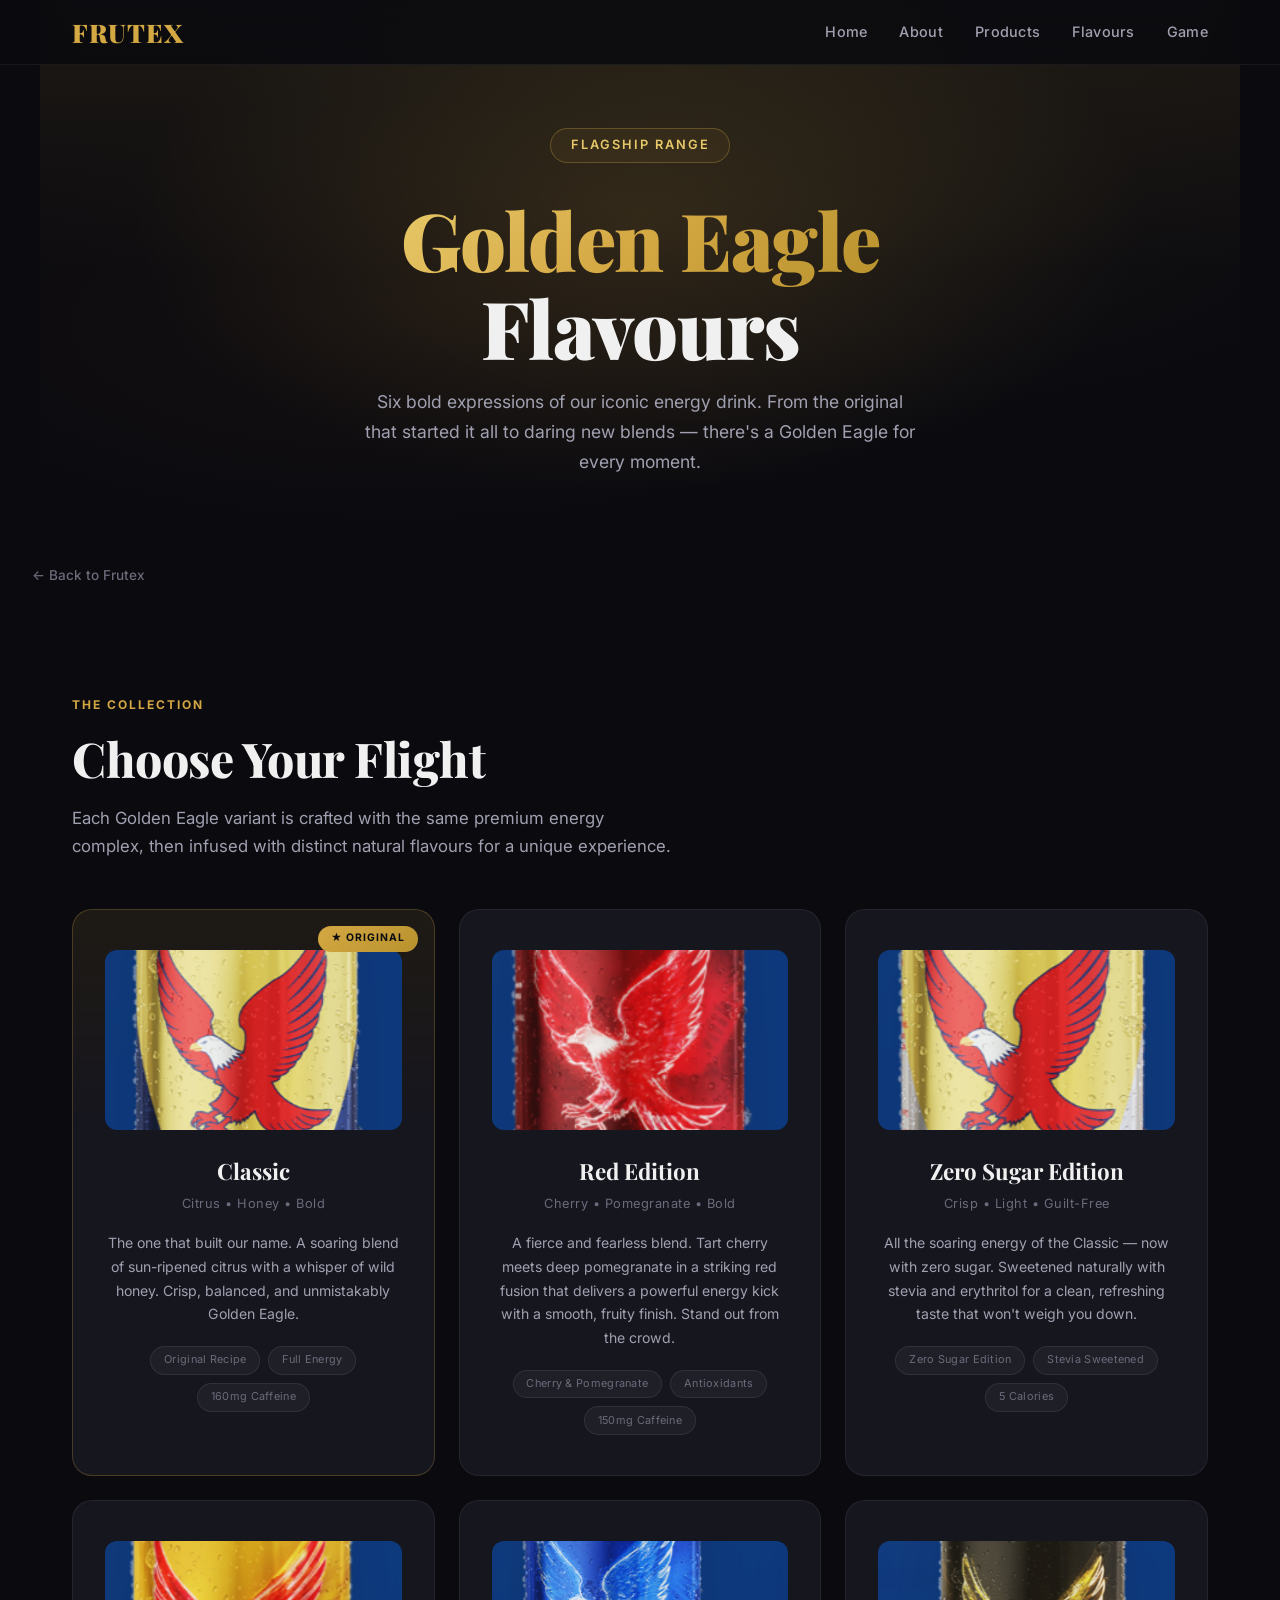
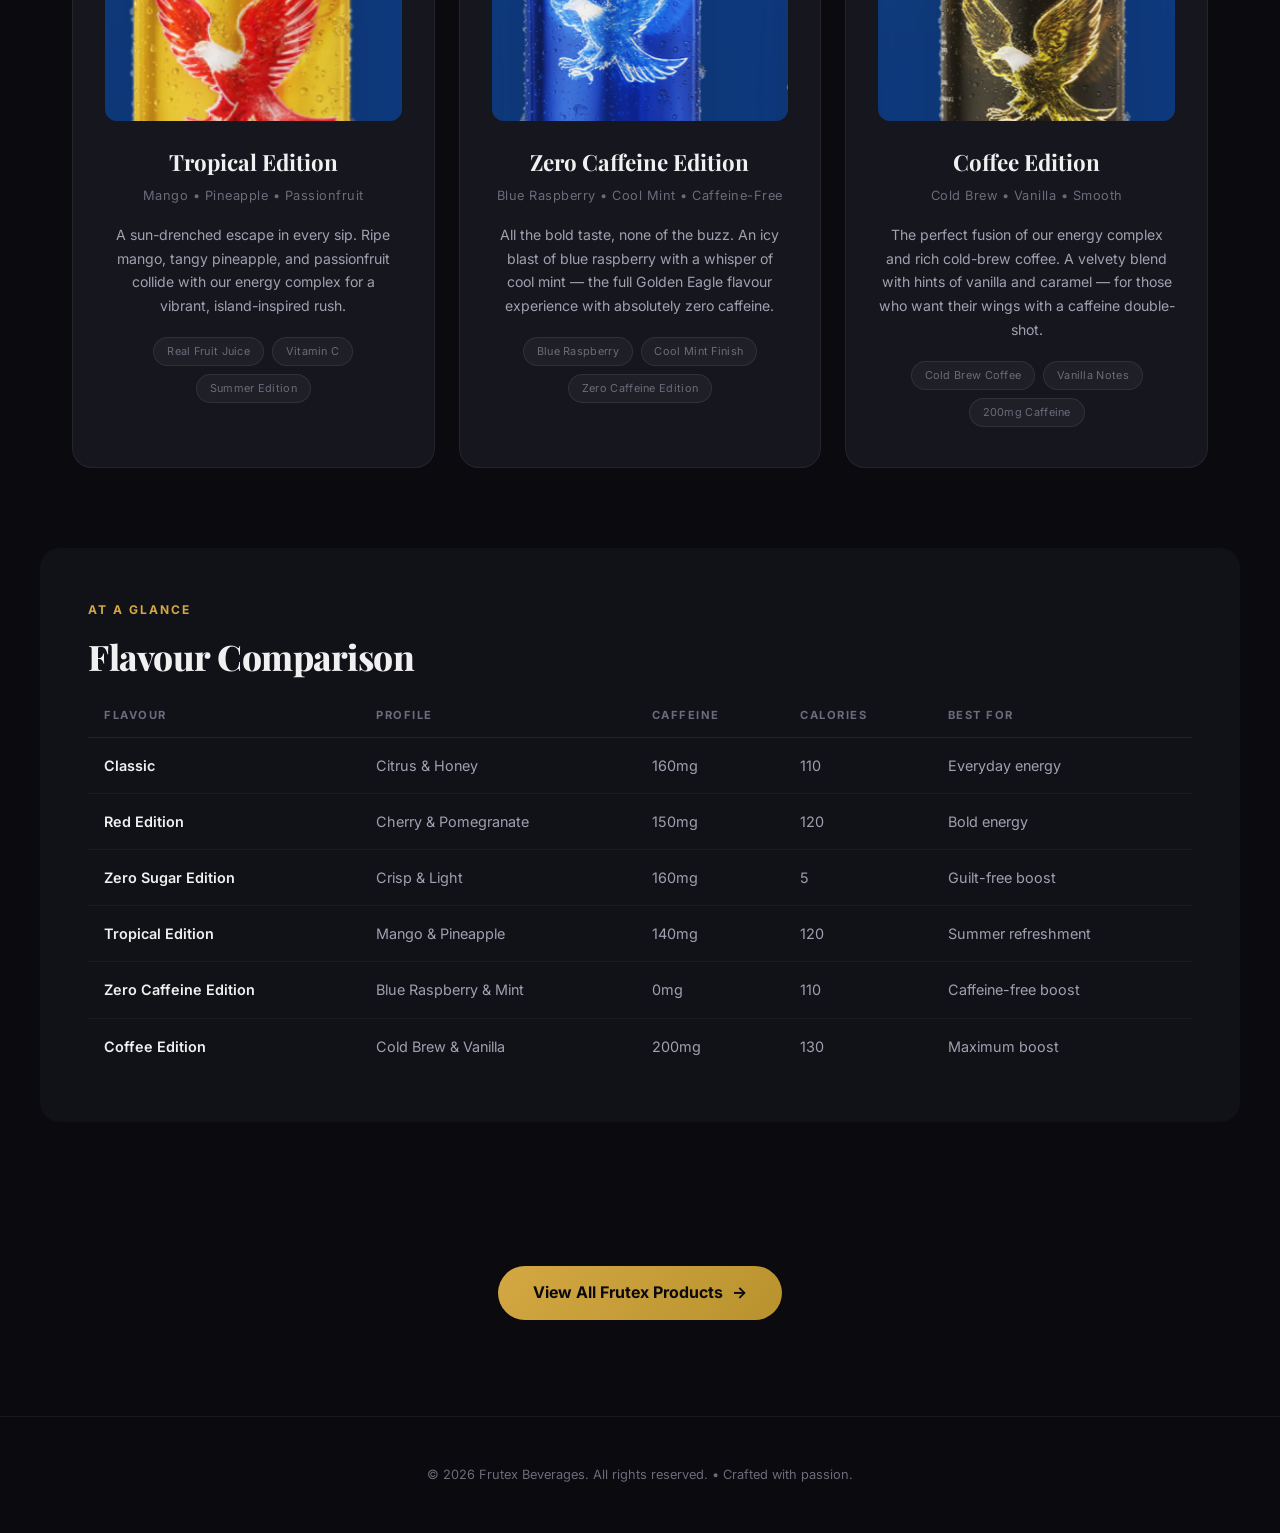
==== golden-eagle.html @ fce17d08 "d" ====
<!DOCTYPE html>
<html lang="en">
<head>
  <meta charset="UTF-8">
  <meta name="viewport" content="width=device-width, initial-scale=1.0">
  <title>Golden Eagle Flavours — Frutex</title>
  <link href="https://fonts.googleapis.com/css2?family=Inter:wght@300;400;500;600;700;800;900&family=Playfair+Display:wght@700;800;900&display=swap" rel="stylesheet">
  <style>
    :root {
      --bg-primary: #0a0a0f;
      --bg-secondary: #111118;
      --bg-card: #16161f;
      --text-primary: #f0f0f0;
      --text-secondary: #a0a0b0;
      --text-muted: #6b6b7b;
      --gold: #d4a843;
      --gold-light: #e8c96a;
      --gold-dark: #b8922e;
      --gold-glow: rgba(212, 168, 67, 0.15);
      --radius: 12px;
      --radius-lg: 20px;
      --max-width: 1200px;
      --transition: 0.3s cubic-bezier(0.4, 0, 0.2, 1);
    }

    * { margin: 0; padding: 0; box-sizing: border-box; }
    html { scroll-behavior: smooth; }

    body {
      font-family: 'Inter', system-ui, sans-serif;
      background: var(--bg-primary);
      color: var(--text-primary);
      line-height: 1.6;
      overflow-x: hidden;
    }

    /* ── Navigation ── */
    nav {
      position: fixed;
      top: 0; left: 0; right: 0;
      z-index: 100;
      background: rgba(10, 10, 15, 0.85);
      backdrop-filter: blur(20px);
      -webkit-backdrop-filter: blur(20px);
      border-bottom: 1px solid rgba(255,255,255,0.06);
    }
    .nav-inner {
      max-width: var(--max-width);
      margin: 0 auto;
      padding: 0 2rem;
      display: flex;
      align-items: center;
      justify-content: space-between;
      height: 64px;
    }
    .nav-logo {
      font-family: 'Playfair Display', serif;
      font-size: 1.6rem;
      font-weight: 900;
      color: var(--gold);
      letter-spacing: 1px;
      text-decoration: none;
    }
    .nav-links {
      display: flex;
      gap: 2rem;
      list-style: none;
    }
    .nav-links a {
      color: var(--text-secondary);
      text-decoration: none;
      font-size: 0.9rem;
      font-weight: 500;
      transition: color var(--transition);
      letter-spacing: 0.3px;
    }
    .nav-links a:hover { color: var(--gold-light); }

    /* ── Page Hero ── */
    .page-hero {
      min-height: 60vh;
      display: flex;
      align-items: center;
      justify-content: center;
      text-align: center;
      position: relative;
      padding: 8rem 2rem 4rem;
      overflow: hidden;
      background: linear-gradient(180deg, rgba(212,168,67,0.1) 0%, transparent 50%),
                  radial-gradient(ellipse at 50% 40%, var(--gold-glow) 0%, transparent 60%);
    }
    .page-hero::before {
      content: '';
      position: absolute;
      inset: 0;
      background: radial-gradient(ellipse at 30% 60%, rgba(200,120,40,0.05) 0%, transparent 50%),
                  radial-gradient(ellipse at 70% 40%, rgba(212,168,67,0.04) 0%, transparent 50%);
      pointer-events: none;
    }
    .hero-content {
      position: relative;
      z-index: 1;
      max-width: 800px;
    }
    .hero-badge {
      display: inline-block;
      padding: 0.4rem 1.2rem;
      border: 1px solid rgba(212, 168, 67, 0.3);
      border-radius: 100px;
      color: var(--gold-light);
      font-size: 0.8rem;
      font-weight: 600;
      letter-spacing: 2px;
      text-transform: uppercase;
      margin-bottom: 2rem;
      background: rgba(212, 168, 67, 0.06);
    }
    .page-hero h1 {
      font-family: 'Playfair Display', serif;
      font-size: clamp(2.5rem, 7vw, 5rem);
      font-weight: 900;
      line-height: 1.1;
      letter-spacing: -1px;
      margin-bottom: 1rem;
    }
    .page-hero h1 .golden {
      background: linear-gradient(135deg, var(--gold-light), var(--gold), var(--gold-dark));
      -webkit-background-clip: text;
      -webkit-text-fill-color: transparent;
      background-clip: text;
    }
    .hero-subtitle {
      color: var(--text-secondary);
      font-size: 1.1rem;
      max-width: 550px;
      margin: 0 auto;
      line-height: 1.7;
    }

    /* ── Back Link ── */
    .back-link {
      display: inline-flex;
      align-items: center;
      gap: 0.5rem;
      color: var(--text-muted);
      text-decoration: none;
      font-size: 0.85rem;
      font-weight: 500;
      padding: 1.5rem 2rem;
      max-width: var(--max-width);
      margin: 0 auto;
      transition: color var(--transition);
    }
    .back-link:hover { color: var(--gold-light); }

    /* ── Section Common ── */
    section {
      padding: 5rem 2rem;
      max-width: var(--max-width);
      margin: 0 auto;
    }
    .section-label {
      display: inline-block;
      font-size: 0.75rem;
      font-weight: 700;
      letter-spacing: 2px;
      text-transform: uppercase;
      color: var(--gold);
      margin-bottom: 1rem;
    }
    .section-title {
      font-family: 'Playfair Display', serif;
      font-size: clamp(2rem, 5vw, 3rem);
      font-weight: 800;
      line-height: 1.2;
      margin-bottom: 1rem;
      letter-spacing: -0.5px;
    }
    .section-subtitle {
      color: var(--text-secondary);
      font-size: 1.05rem;
      max-width: 600px;
      margin-bottom: 3rem;
      line-height: 1.7;
    }

    /* ── Flavours Grid ── */
    .flavours-grid {
      display: grid;
      grid-template-columns: repeat(3, 1fr);
      gap: 1.5rem;
    }
    .flavour-card {
      background: var(--bg-card);
      border: 1px solid rgba(255,255,255,0.06);
      border-radius: var(--radius-lg);
      padding: 2.5rem 2rem;
      text-align: center;
      transition: transform var(--transition), border-color var(--transition), box-shadow var(--transition);
      position: relative;
      overflow: hidden;
    }
    .flavour-card:hover {
      transform: translateY(-4px);
      border-color: rgba(212, 168, 67, 0.2);
      box-shadow: 0 16px 48px rgba(0,0,0,0.4);
    }
    .flavour-card.classic {
      border-color: rgba(212, 168, 67, 0.25);
      background: linear-gradient(180deg, rgba(212,168,67,0.1) 0%, var(--bg-card) 40%);
    }
    .classic-badge {
      position: absolute;
      top: 1rem;
      right: 1rem;
      background: linear-gradient(135deg, var(--gold), var(--gold-dark));
      color: #0a0a0f;
      font-size: 0.65rem;
      font-weight: 700;
      padding: 0.3rem 0.8rem;
      border-radius: 100px;
      letter-spacing: 1px;
      text-transform: uppercase;
    }
    .flavour-img {
      width: 100%;
      height: 180px;
      border-radius: var(--radius);
      margin-bottom: 1.5rem;
      background-size: cover;
      background-position: center;
      background-repeat: no-repeat;
    }
    .flavour-img.classic-img { background-image: url('classic.png'); }
    .flavour-img.red-img { background-image: url('red-edition.png'); }
    .flavour-img.zero-img { background-image: url('zero-sugar.png'); }
    .flavour-img.tropical-img { background-image: url('tropical-edition.png'); }
    .flavour-img.blue-img { background-image: url('arctic-blue.png'); }
    .flavour-img.coffee-img { background-image: url('coffee-edition.png'); }
    .flavour-card h3 {
      font-family: 'Playfair Display', serif;
      font-size: 1.4rem;
      margin-bottom: 0.3rem;
    }
    .flavour-card .profile {
      color: var(--text-muted);
      font-size: 0.8rem;
      margin-bottom: 1rem;
      letter-spacing: 0.5px;
    }
    .flavour-card .desc {
      color: var(--text-secondary);
      font-size: 0.88rem;
      line-height: 1.7;
    }
    .flavour-highlights {
      display: flex;
      flex-wrap: wrap;
      gap: 0.5rem;
      justify-content: center;
      margin-top: 1.2rem;
    }
    .highlight-tag {
      font-size: 0.68rem;
      padding: 0.3rem 0.8rem;
      border-radius: 100px;
      background: rgba(255,255,255,0.04);
      border: 1px solid rgba(255,255,255,0.08);
      color: var(--text-muted);
      letter-spacing: 0.3px;
    }

    /* ── Comparison Table ── */
    .comparison {
      background: var(--bg-secondary);
      border-radius: var(--radius-lg);
      padding: 3rem;
      margin: 0 auto 5rem;
      max-width: var(--max-width);
      overflow-x: auto;
    }
    .comparison table {
      width: 100%;
      border-collapse: collapse;
    }
    .comparison th {
      text-align: left;
      font-size: 0.7rem;
      font-weight: 700;
      text-transform: uppercase;
      letter-spacing: 1.5px;
      color: var(--text-muted);
      padding: 0.8rem 1rem;
      border-bottom: 1px solid rgba(255,255,255,0.08);
    }
    .comparison td {
      padding: 1rem;
      border-bottom: 1px solid rgba(255,255,255,0.04);
      font-size: 0.9rem;
      color: var(--text-secondary);
    }
    .comparison td:first-child {
      font-weight: 600;
      color: var(--text-primary);
    }
    .comparison tr:last-child td { border-bottom: none; }

    /* ── CTA ── */
    .cta-section {
      text-align: center;
      padding: 4rem 2rem 6rem;
    }
    .cta-btn {
      display: inline-flex;
      align-items: center;
      gap: 0.6rem;
      padding: 0.9rem 2.2rem;
      background: linear-gradient(135deg, var(--gold), var(--gold-dark));
      color: #0a0a0f;
      font-weight: 700;
      font-size: 1rem;
      text-decoration: none;
      border-radius: 100px;
      transition: transform var(--transition), box-shadow var(--transition);
    }
    .cta-btn:hover {
      transform: translateY(-2px);
      box-shadow: 0 8px 32px rgba(212, 168, 67, 0.3);
    }

    /* ── Footer ── */
    footer {
      border-top: 1px solid rgba(255,255,255,0.06);
      padding: 3rem 2rem;
      text-align: center;
      color: var(--text-muted);
      font-size: 0.8rem;
    }

    /* ── Responsive ── */
    @media (max-width: 900px) {
      .flavours-grid { grid-template-columns: 1fr; }
      .comparison { padding: 1.5rem; }
      section { padding: 3rem 1.5rem; }
    }
    @media (max-width: 600px) {
      .nav-links { display: none; }
    }
  </style>
</head>
<body>

  <!-- Navigation -->
  <nav>
    <div class="nav-inner">
      <a href="index.html" class="nav-logo">FRUTEX</a>
      <ul class="nav-links">
        <li><a href="index.html">Home</a></li>
        <li><a href="index.html#about">About</a></li>
        <li><a href="index.html#products">Products</a></li>
        <li><a href="golden-eagle.html" class="active">Flavours</a></li>
        <li><a href="runner-game.html">Game</a></li>
      </ul>
    </div>
  </nav>

  <!-- Page Hero -->
  <section class="page-hero">
    <div class="hero-content">
      <div class="hero-badge">Flagship Range</div>
      <h1><span class="golden">Golden Eagle</span> Flavours</h1>
      <p class="hero-subtitle">
        Six bold expressions of our iconic energy drink. From the original
        that started it all to daring new blends — there's a Golden Eagle
        for every moment.
      </p>
    </div>
  </section>

  <!-- Back link -->
  <a href="index.html" class="back-link">&#8592; Back to Frutex</a>

  <!-- Flavours -->
  <section id="flavours">
    <span class="section-label">The Collection</span>
    <h2 class="section-title">Choose Your Flight</h2>
    <p class="section-subtitle">
      Each Golden Eagle variant is crafted with the same premium energy complex,
      then infused with distinct natural flavours for a unique experience.
    </p>

    <div class="flavours-grid">

      <!-- Classic -->
      <div class="flavour-card classic">
        <span class="classic-badge">&#9733; Original</span>
        <div class="flavour-img classic-img"></div>
        <h3>Classic</h3>
        <p class="profile">Citrus &#8226; Honey &#8226; Bold</p>
        <p class="desc">
          The one that built our name. A soaring blend of sun-ripened citrus
          with a whisper of wild honey. Crisp, balanced, and unmistakably
          Golden Eagle.
        </p>
        <div class="flavour-highlights">
          <span class="highlight-tag">Original Recipe</span>
          <span class="highlight-tag">Full Energy</span>
          <span class="highlight-tag">160mg Caffeine</span>
        </div>
      </div>

      <!-- Red Edition -->
      <div class="flavour-card">
        <div class="flavour-img red-img"></div>
        <h3>Red Edition</h3>
        <p class="profile">Cherry &#8226; Pomegranate &#8226; Bold</p>
        <p class="desc">
          A fierce and fearless blend. Tart cherry meets deep pomegranate
          in a striking red fusion that delivers a powerful energy kick
          with a smooth, fruity finish. Stand out from the crowd.
        </p>
        <div class="flavour-highlights">
          <span class="highlight-tag">Cherry & Pomegranate</span>
          <span class="highlight-tag">Antioxidants</span>
          <span class="highlight-tag">150mg Caffeine</span>
        </div>
      </div>

      <!-- Zero Sugar Edition -->
      <div class="flavour-card">
        <div class="flavour-img zero-img"></div>
        <h3>Zero Sugar Edition</h3>
        <p class="profile">Crisp &#8226; Light &#8226; Guilt-Free</p>
        <p class="desc">
          All the soaring energy of the Classic — now with zero sugar.
          Sweetened naturally with stevia and erythritol for a clean,
          refreshing taste that won't weigh you down.
        </p>
        <div class="flavour-highlights">
          <span class="highlight-tag">Zero Sugar Edition</span>
          <span class="highlight-tag">Stevia Sweetened</span>
          <span class="highlight-tag">5 Calories</span>
        </div>
      </div>

      <!-- Tropical Edition -->
      <div class="flavour-card">
        <div class="flavour-img tropical-img"></div>
        <h3>Tropical Edition</h3>
        <p class="profile">Mango &#8226; Pineapple &#8226; Passionfruit</p>
        <p class="desc">
          A sun-drenched escape in every sip. Ripe mango, tangy pineapple,
          and passionfruit collide with our energy complex for a vibrant,
          island-inspired rush.
        </p>
        <div class="flavour-highlights">
          <span class="highlight-tag">Real Fruit Juice</span>
          <span class="highlight-tag">Vitamin C</span>
          <span class="highlight-tag">Summer Edition</span>
        </div>
      </div>

      <!-- Zero Caffeine Edition -->
      <div class="flavour-card">
        <div class="flavour-img blue-img"></div>
        <h3>Zero Caffeine Edition</h3>
        <p class="profile">Blue Raspberry &#8226; Cool Mint &#8226; Caffeine-Free</p>
        <p class="desc">
          All the bold taste, none of the buzz. An icy blast of blue
          raspberry with a whisper of cool mint — the full Golden Eagle
          flavour experience with absolutely zero caffeine.
        </p>
        <div class="flavour-highlights">
          <span class="highlight-tag">Blue Raspberry</span>
          <span class="highlight-tag">Cool Mint Finish</span>
          <span class="highlight-tag">Zero Caffeine Edition</span>
        </div>
      </div>

      <!-- Coffee Edition -->
      <div class="flavour-card">
        <div class="flavour-img coffee-img"></div>
        <h3>Coffee Edition</h3>
        <p class="profile">Cold Brew &#8226; Vanilla &#8226; Smooth</p>
        <p class="desc">
          The perfect fusion of our energy complex and rich cold-brew coffee.
          A velvety blend with hints of vanilla and caramel — for those who
          want their wings with a caffeine double-shot.
        </p>
        <div class="flavour-highlights">
          <span class="highlight-tag">Cold Brew Coffee</span>
          <span class="highlight-tag">Vanilla Notes</span>
          <span class="highlight-tag">200mg Caffeine</span>
        </div>
      </div>

    </div>
  </section>

  <!-- Comparison Table -->
  <div class="comparison">
    <span class="section-label">At a Glance</span>
    <h2 class="section-title" style="font-size:clamp(1.6rem,4vw,2.2rem);">Flavour Comparison</h2>
    <table>
      <thead>
        <tr>
          <th>Flavour</th>
          <th>Profile</th>
          <th>Caffeine</th>
          <th>Calories</th>
          <th>Best For</th>
        </tr>
      </thead>
      <tbody>
        <tr>
          <td>Classic</td>
          <td>Citrus & Honey</td>
          <td>160mg</td>
          <td>110</td>
          <td>Everyday energy</td>
        </tr>
        <tr>
          <td>Red Edition</td>
          <td>Cherry & Pomegranate</td>
          <td>150mg</td>
          <td>120</td>
          <td>Bold energy</td>
        </tr>
        <tr>
          <td>Zero Sugar Edition</td>
          <td>Crisp & Light</td>
          <td>160mg</td>
          <td>5</td>
          <td>Guilt-free boost</td>
        </tr>
        <tr>
          <td>Tropical Edition</td>
          <td>Mango & Pineapple</td>
          <td>140mg</td>
          <td>120</td>
          <td>Summer refreshment</td>
        </tr>
        <tr>
          <td>Zero Caffeine Edition</td>
          <td>Blue Raspberry & Mint</td>
          <td>0mg</td>
          <td>110</td>
          <td>Caffeine-free boost</td>
        </tr>
        <tr>
          <td>Coffee Edition</td>
          <td>Cold Brew & Vanilla</td>
          <td>200mg</td>
          <td>130</td>
          <td>Maximum boost</td>
        </tr>
      </tbody>
    </table>
  </div>

  <!-- CTA -->
  <div class="cta-section">
    <a href="index.html#products" class="cta-btn">
      View All Frutex Products
      <span>&#8594;</span>
    </a>
  </div>

  <!-- Footer -->
  <footer>
    &copy; 2026 Frutex Beverages. All rights reserved. &#8226; Crafted with passion.
  </footer>

</body>
</html>
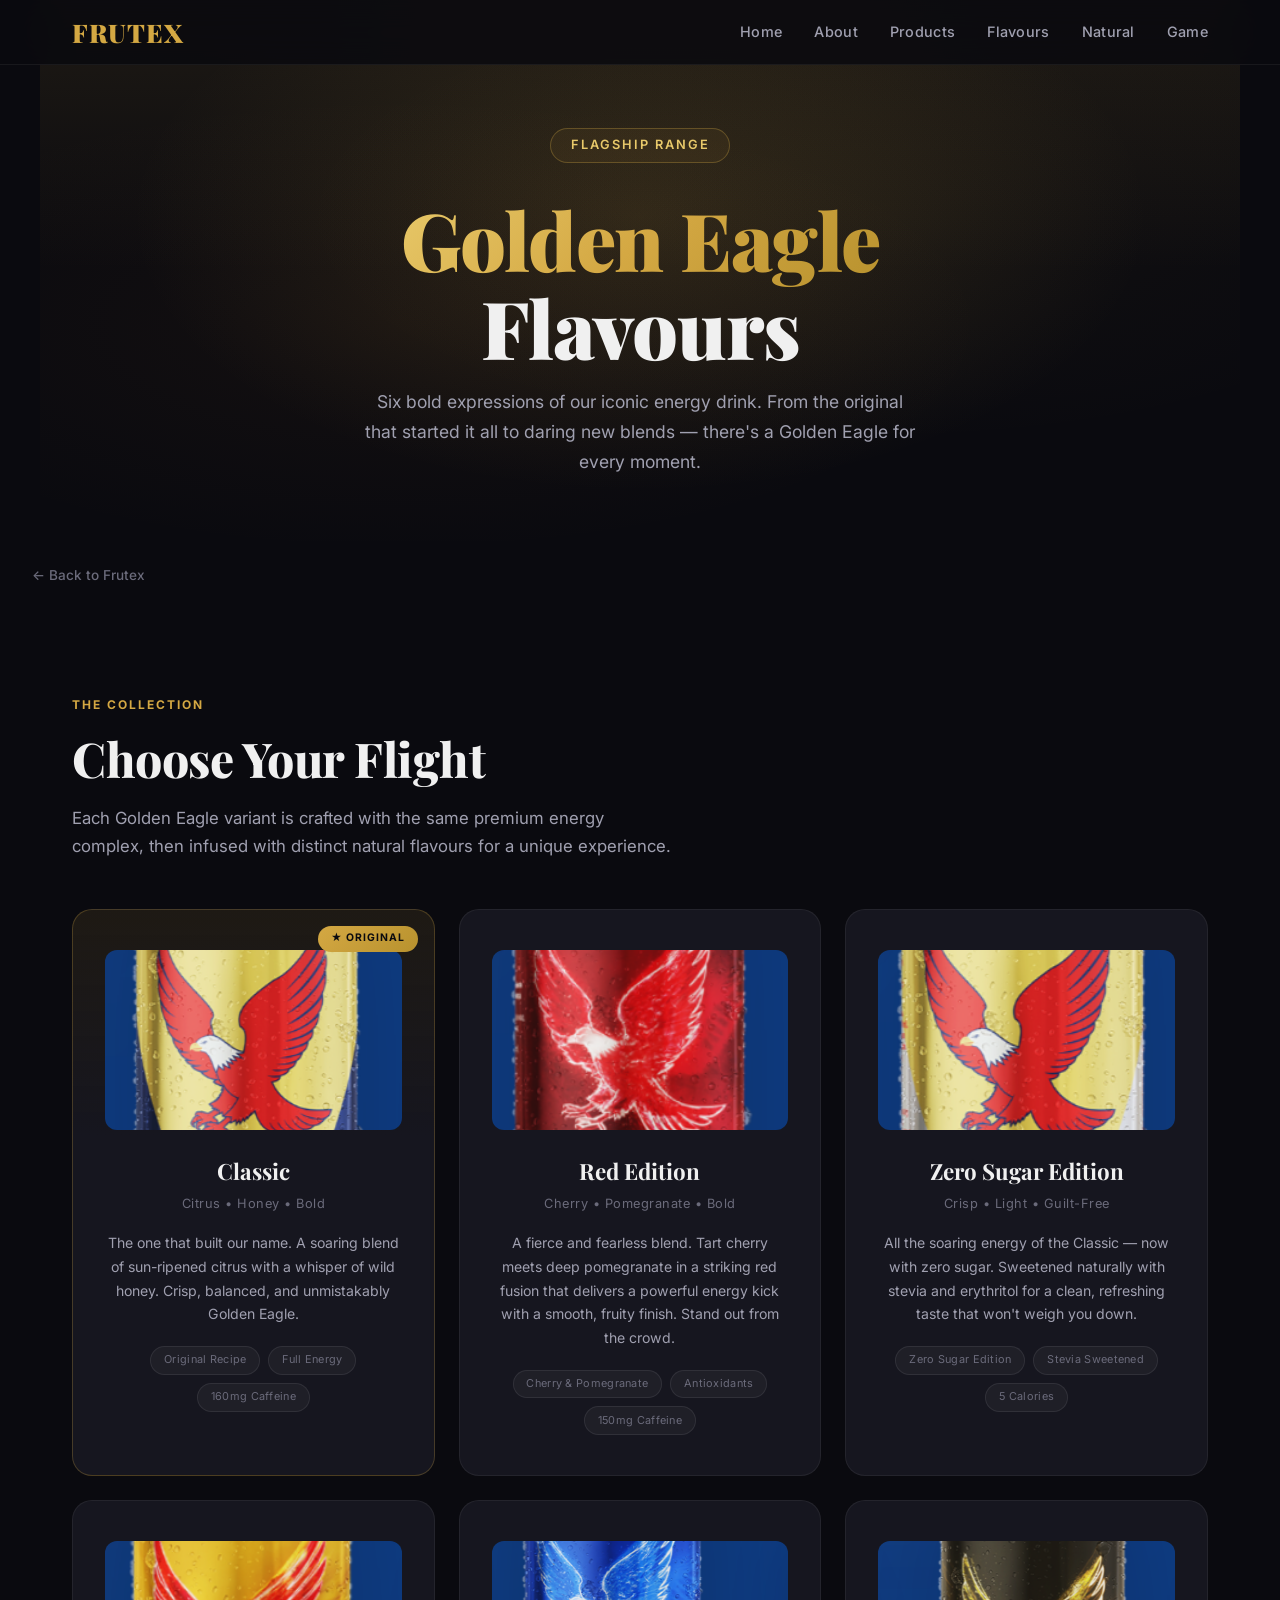
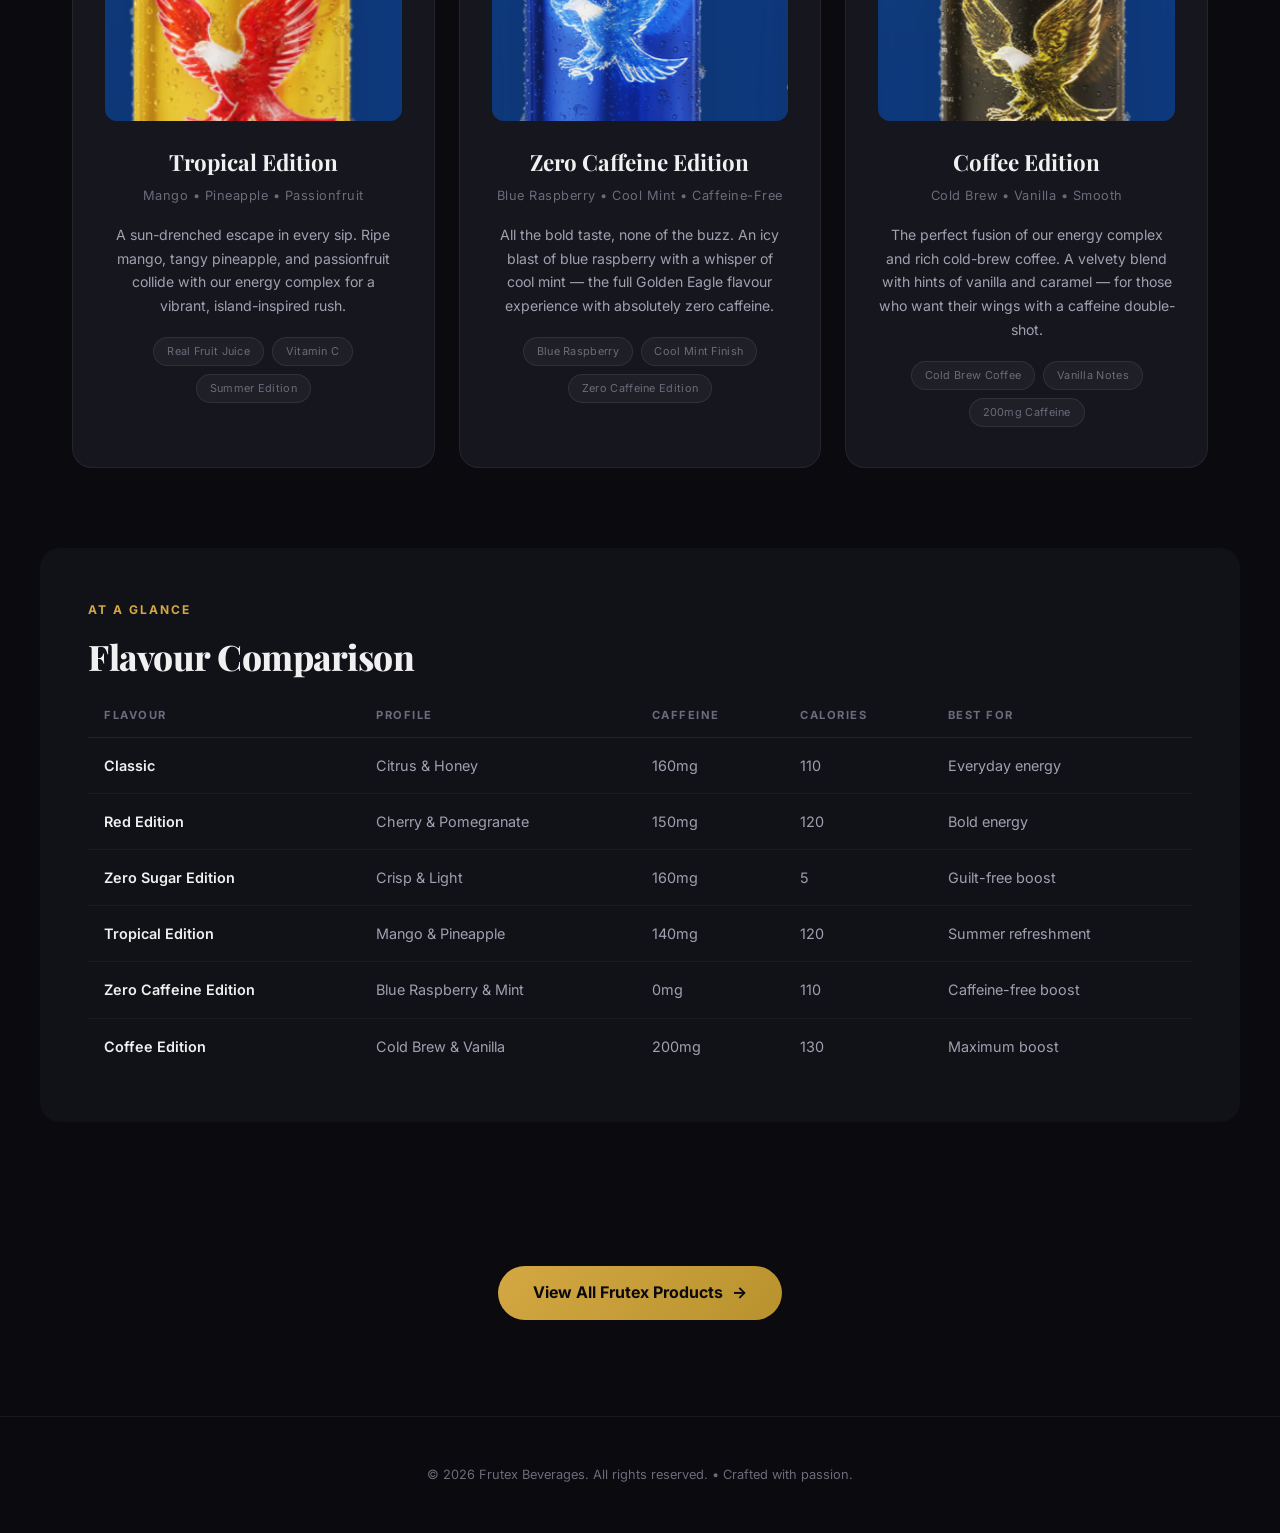
==== commit 99bf0aa6: "j" ====
--- a/golden-eagle.html
+++ b/golden-eagle.html
@@ -73,8 +73,17 @@
       font-weight: 500;
       transition: color var(--transition);
       letter-spacing: 0.3px;
+      position: relative;
+    }
+    .nav-links a::after {
+      content: '';
+      position: absolute;
+      bottom: -4px; left: 0; right: 100%;
+      height: 2px; background: var(--gold);
+      transition: right var(--transition);
     }
     .nav-links a:hover { color: var(--gold-light); }
+    .nav-links a:hover::after { right: 0; }
 
     /* ── Page Hero ── */
     .page-hero {
@@ -201,9 +210,12 @@
       overflow: hidden;
     }
     .flavour-card:hover {
-      transform: translateY(-4px);
-      border-color: rgba(212, 168, 67, 0.2);
-      box-shadow: 0 16px 48px rgba(0,0,0,0.4);
+      transform: translateY(-6px);
+      border-color: rgba(212, 168, 67, 0.3);
+      box-shadow: 0 20px 60px rgba(0,0,0,0.5);
+    }
+    .flavour-card:hover .flavour-img {
+      transform: scale(1.05);
     }
     .flavour-card.classic {
       border-color: rgba(212, 168, 67, 0.25);
@@ -230,6 +242,7 @@
       background-size: cover;
       background-position: center;
       background-repeat: no-repeat;
+      transition: transform var(--transition);
     }
     .flavour-img.classic-img { background-image: url('classic.png'); }
     .flavour-img.red-img { background-image: url('red-edition.png'); }
@@ -359,7 +372,8 @@
         <li><a href="index.html#about">About</a></li>
         <li><a href="index.html#products">Products</a></li>
         <li><a href="golden-eagle.html" class="active">Flavours</a></li>
-        <li><a href="runner-game.html">Game</a></li>
+        <li><a href="natural.html">Natural</a></li>
+        <li><a href="rush.html">Game</a></li>
       </ul>
     </div>
   </nav>
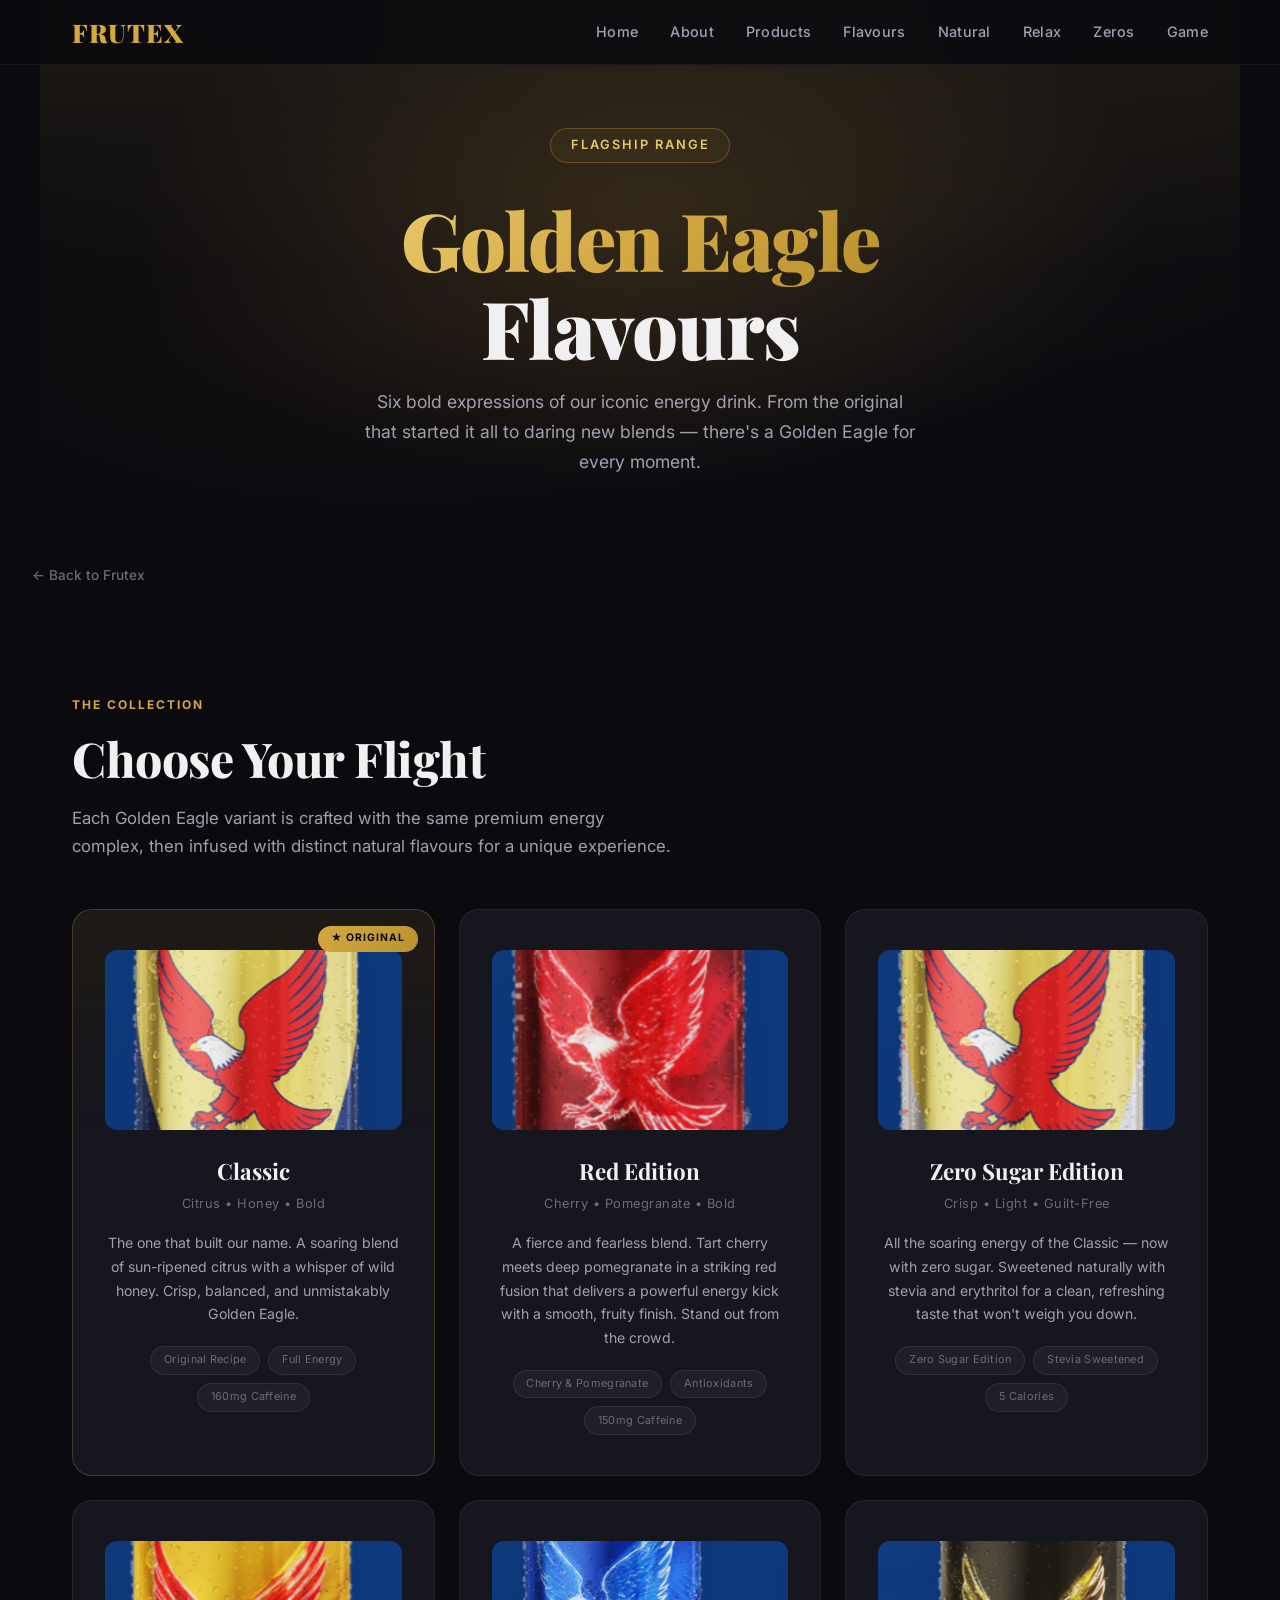
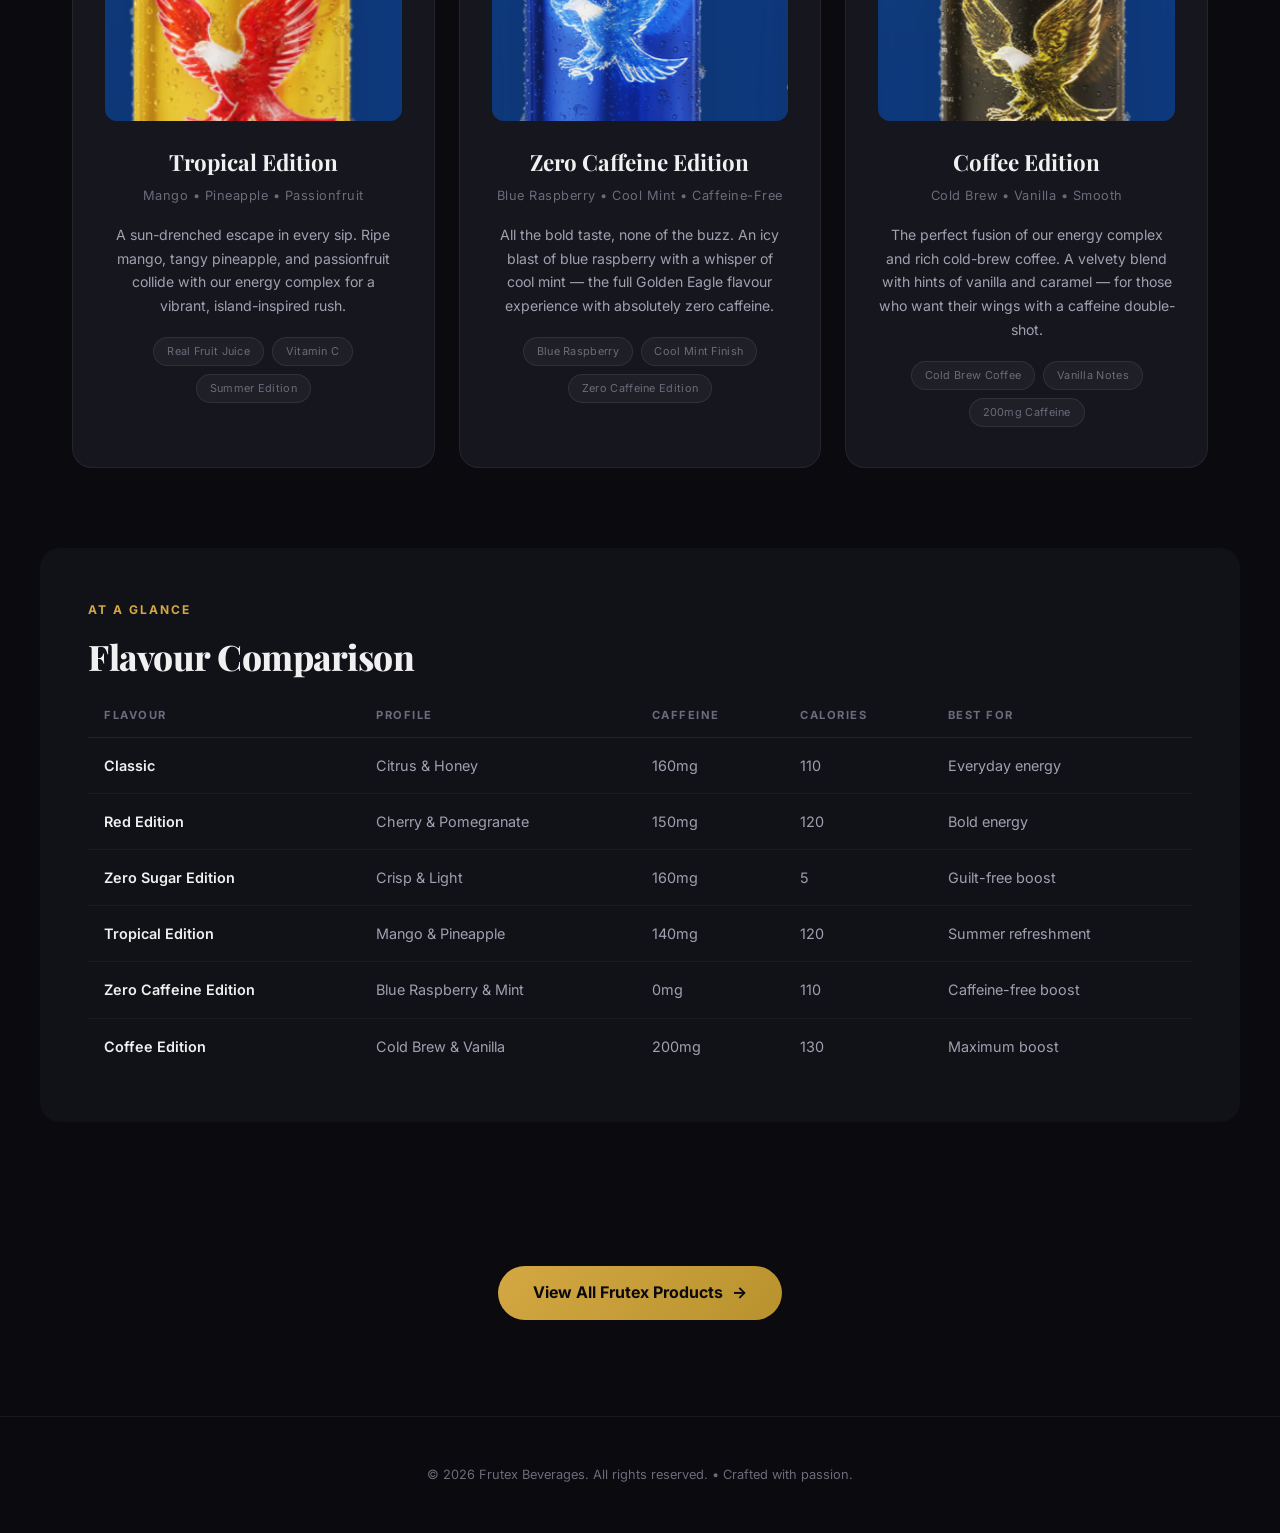
==== commit 6015b885: "Frutex website: home, flavours (Golden Eagle, Natural, Relax, Zeros), world map, parkour game" ====
--- a/golden-eagle.html
+++ b/golden-eagle.html
@@ -373,6 +373,8 @@
         <li><a href="index.html#products">Products</a></li>
         <li><a href="golden-eagle.html" class="active">Flavours</a></li>
         <li><a href="natural.html">Natural</a></li>
+        <li><a href="relax.html">Relax</a></li>
+        <li><a href="zeros.html">Zeros</a></li>
         <li><a href="rush.html">Game</a></li>
       </ul>
     </div>
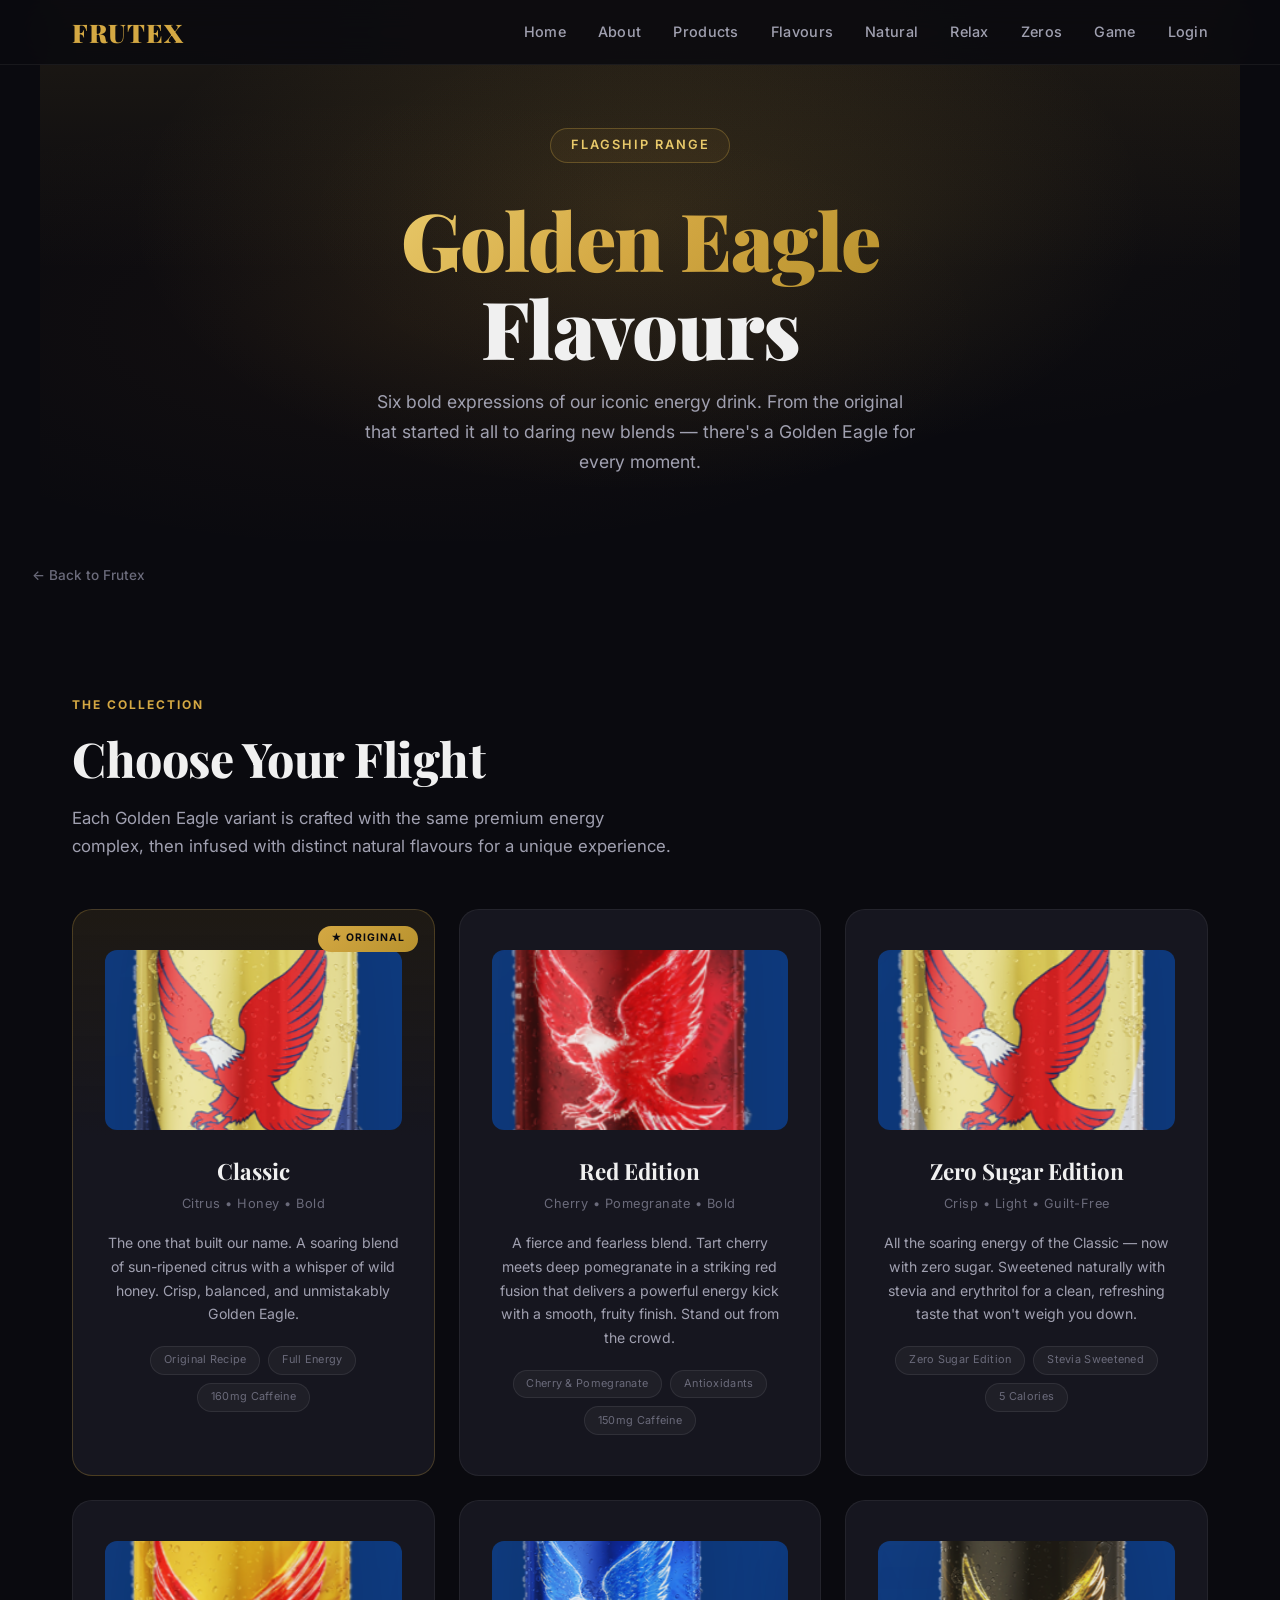
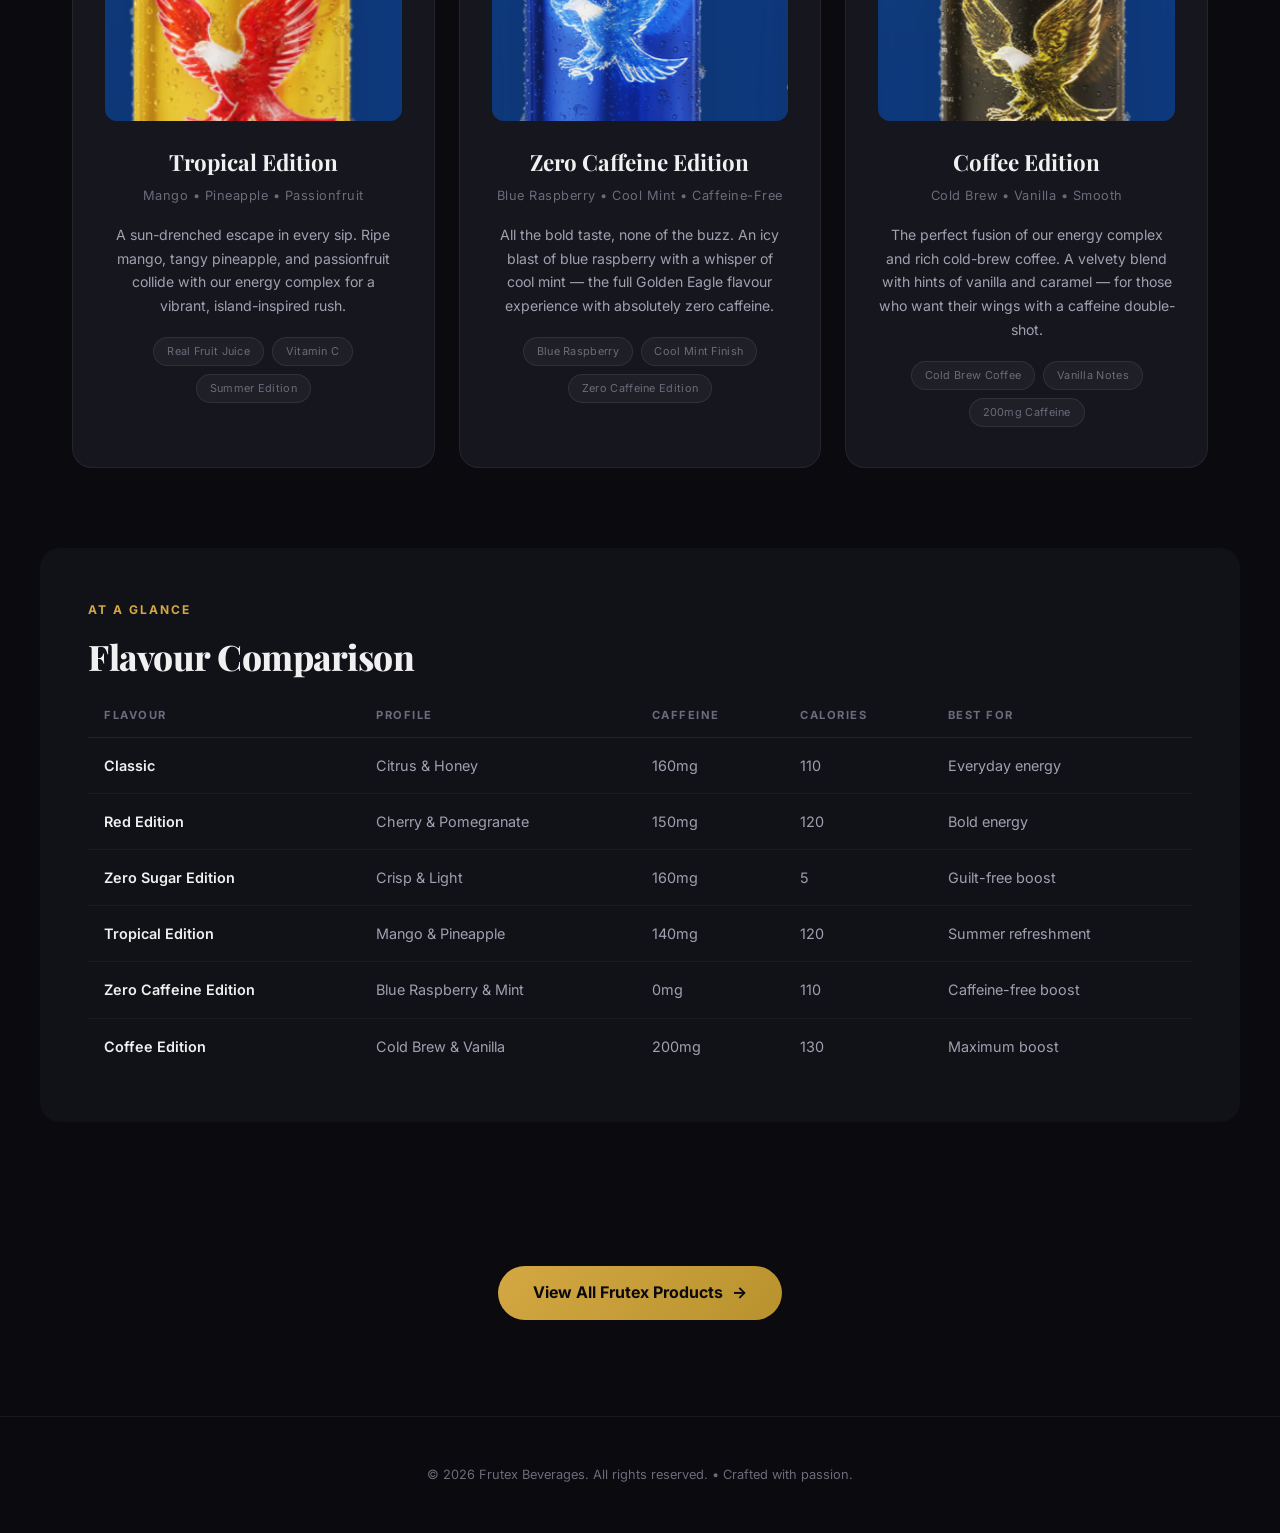
==== commit 2558d32d: "Login page with Supabase Auth; Login link added to all navs" ====
--- a/golden-eagle.html
+++ b/golden-eagle.html
@@ -376,6 +376,7 @@
         <li><a href="relax.html">Relax</a></li>
         <li><a href="zeros.html">Zeros</a></li>
         <li><a href="rush.html">Game</a></li>
+        <li><a href="login.html">Login</a></li>
       </ul>
     </div>
   </nav>
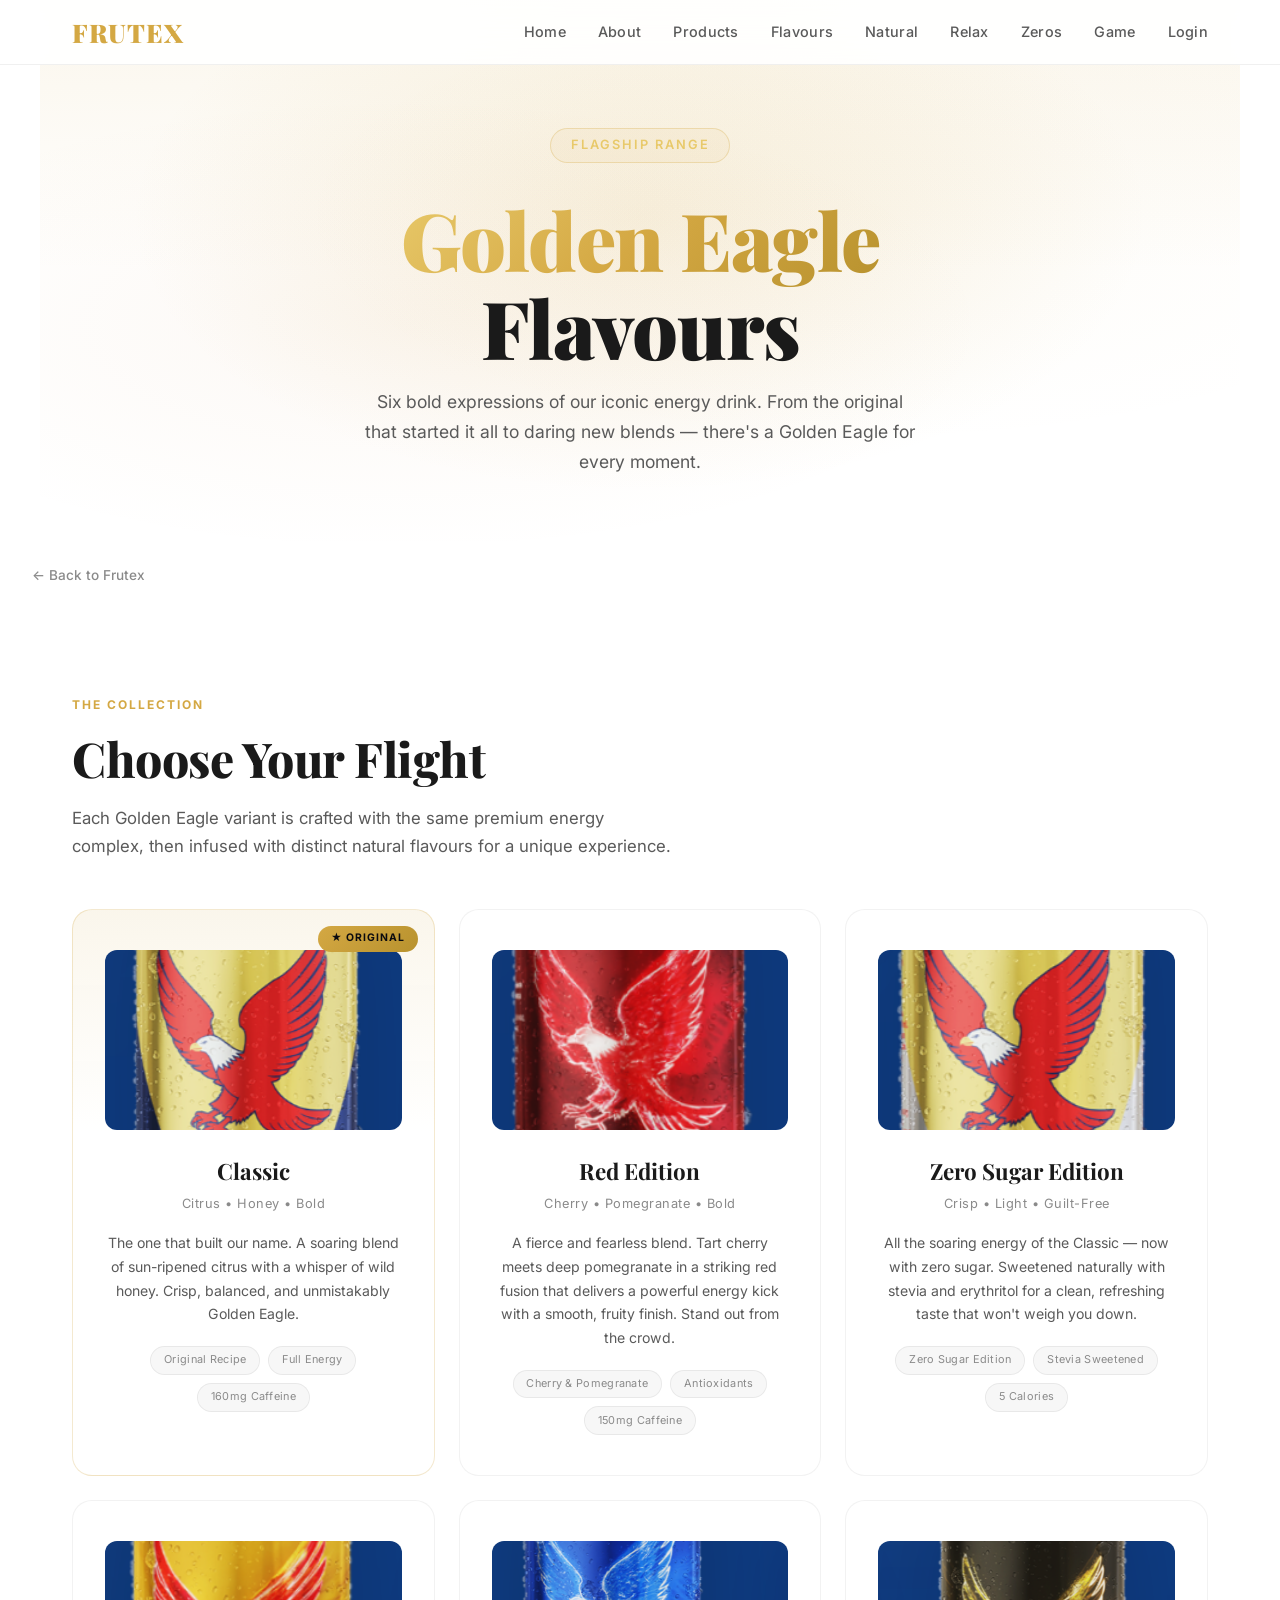
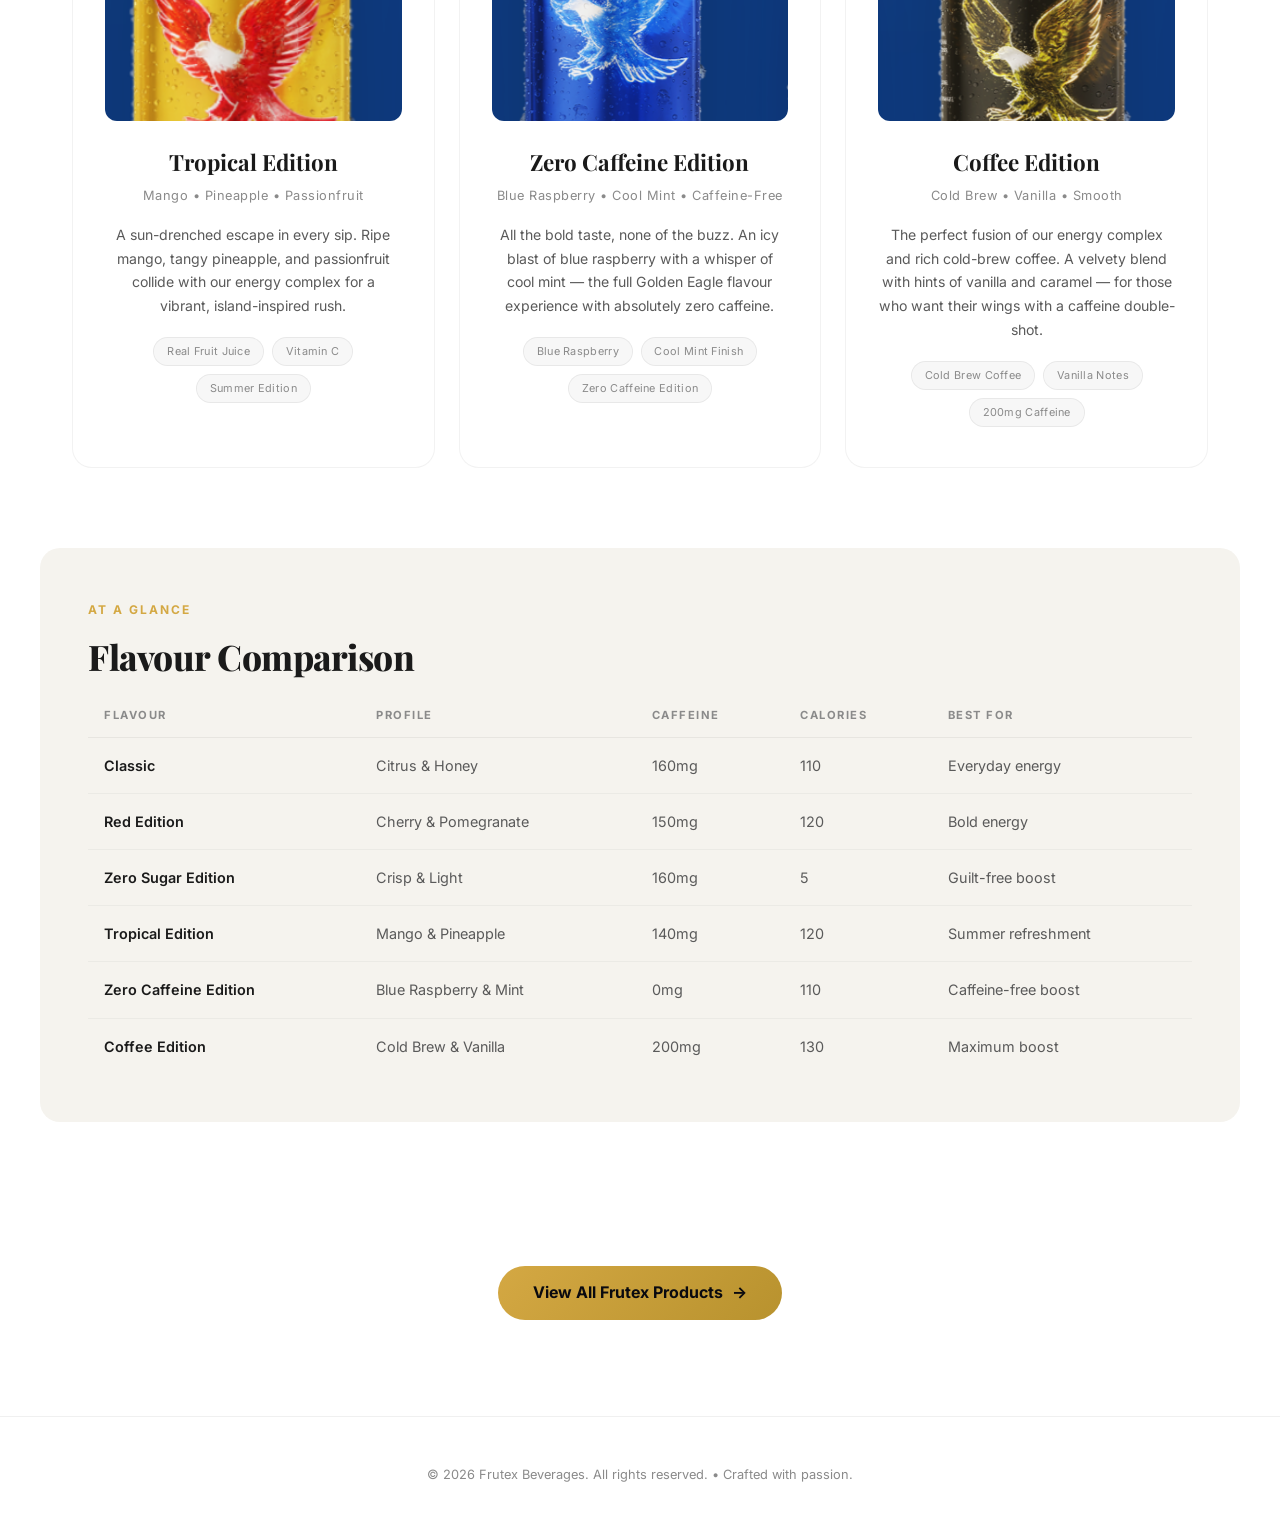
==== commit 870c2706: "Golden Eagle flavours page: white background, light theme" ====
--- a/golden-eagle.html
+++ b/golden-eagle.html
@@ -7,12 +7,12 @@
   <link href="https://fonts.googleapis.com/css2?family=Inter:wght@300;400;500;600;700;800;900&family=Playfair+Display:wght@700;800;900&display=swap" rel="stylesheet">
   <style>
     :root {
-      --bg-primary: #0a0a0f;
-      --bg-secondary: #111118;
-      --bg-card: #16161f;
-      --text-primary: #f0f0f0;
-      --text-secondary: #a0a0b0;
-      --text-muted: #6b6b7b;
+      --bg-primary: #ffffff;
+      --bg-secondary: #f5f3ee;
+      --bg-card: #ffffff;
+      --text-primary: #1a1a1a;
+      --text-secondary: #5a5a5a;
+      --text-muted: #8a8a8a;
       --gold: #d4a843;
       --gold-light: #e8c96a;
       --gold-dark: #b8922e;
@@ -39,10 +39,9 @@
       position: fixed;
       top: 0; left: 0; right: 0;
       z-index: 100;
-      background: rgba(10, 10, 15, 0.85);
+      background: rgba(255,255,255,0.92);
       backdrop-filter: blur(20px);
-      -webkit-backdrop-filter: blur(20px);
-      border-bottom: 1px solid rgba(255,255,255,0.06);
+      border-bottom: 1px solid rgba(0,0,0,0.06);
     }
     .nav-inner {
       max-width: var(--max-width);
@@ -201,7 +200,7 @@
     }
     .flavour-card {
       background: var(--bg-card);
-      border: 1px solid rgba(255,255,255,0.06);
+      border: 1px solid rgba(0,0,0,0.05);
       border-radius: var(--radius-lg);
       padding: 2.5rem 2rem;
       text-align: center;
@@ -277,8 +276,8 @@
       font-size: 0.68rem;
       padding: 0.3rem 0.8rem;
       border-radius: 100px;
-      background: rgba(255,255,255,0.04);
-      border: 1px solid rgba(255,255,255,0.08);
+      background: rgba(0,0,0,0.03);
+      border: 1px solid rgba(0,0,0,0.06);
       color: var(--text-muted);
       letter-spacing: 0.3px;
     }
@@ -304,11 +303,11 @@
       letter-spacing: 1.5px;
       color: var(--text-muted);
       padding: 0.8rem 1rem;
-      border-bottom: 1px solid rgba(255,255,255,0.08);
+      border-bottom: 1px solid rgba(0,0,0,0.06);
     }
     .comparison td {
       padding: 1rem;
-      border-bottom: 1px solid rgba(255,255,255,0.04);
+      border-bottom: 1px solid rgba(0,0,0,0.04);
       font-size: 0.9rem;
       color: var(--text-secondary);
     }
@@ -343,7 +342,7 @@
 
     /* ── Footer ── */
     footer {
-      border-top: 1px solid rgba(255,255,255,0.06);
+      border-top: 1px solid rgba(0,0,0,0.06);
       padding: 3rem 2rem;
       text-align: center;
       color: var(--text-muted);
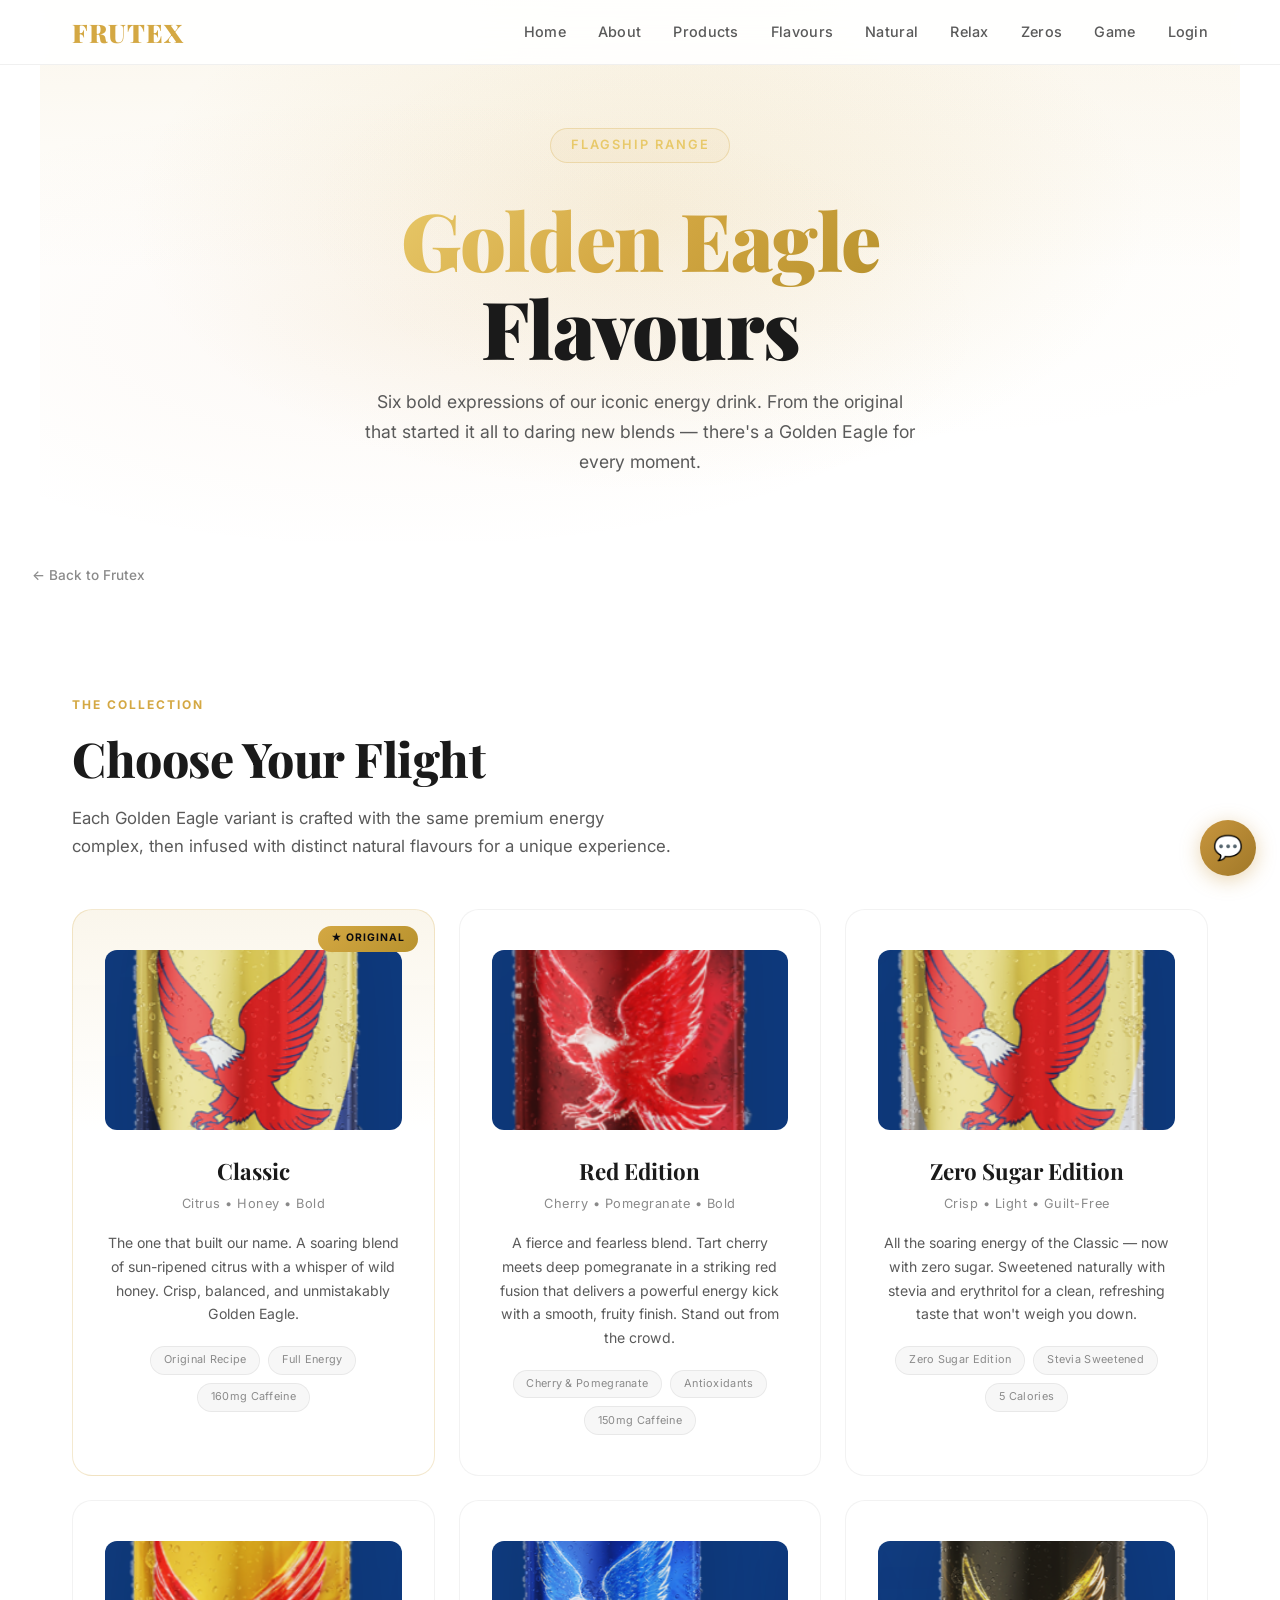
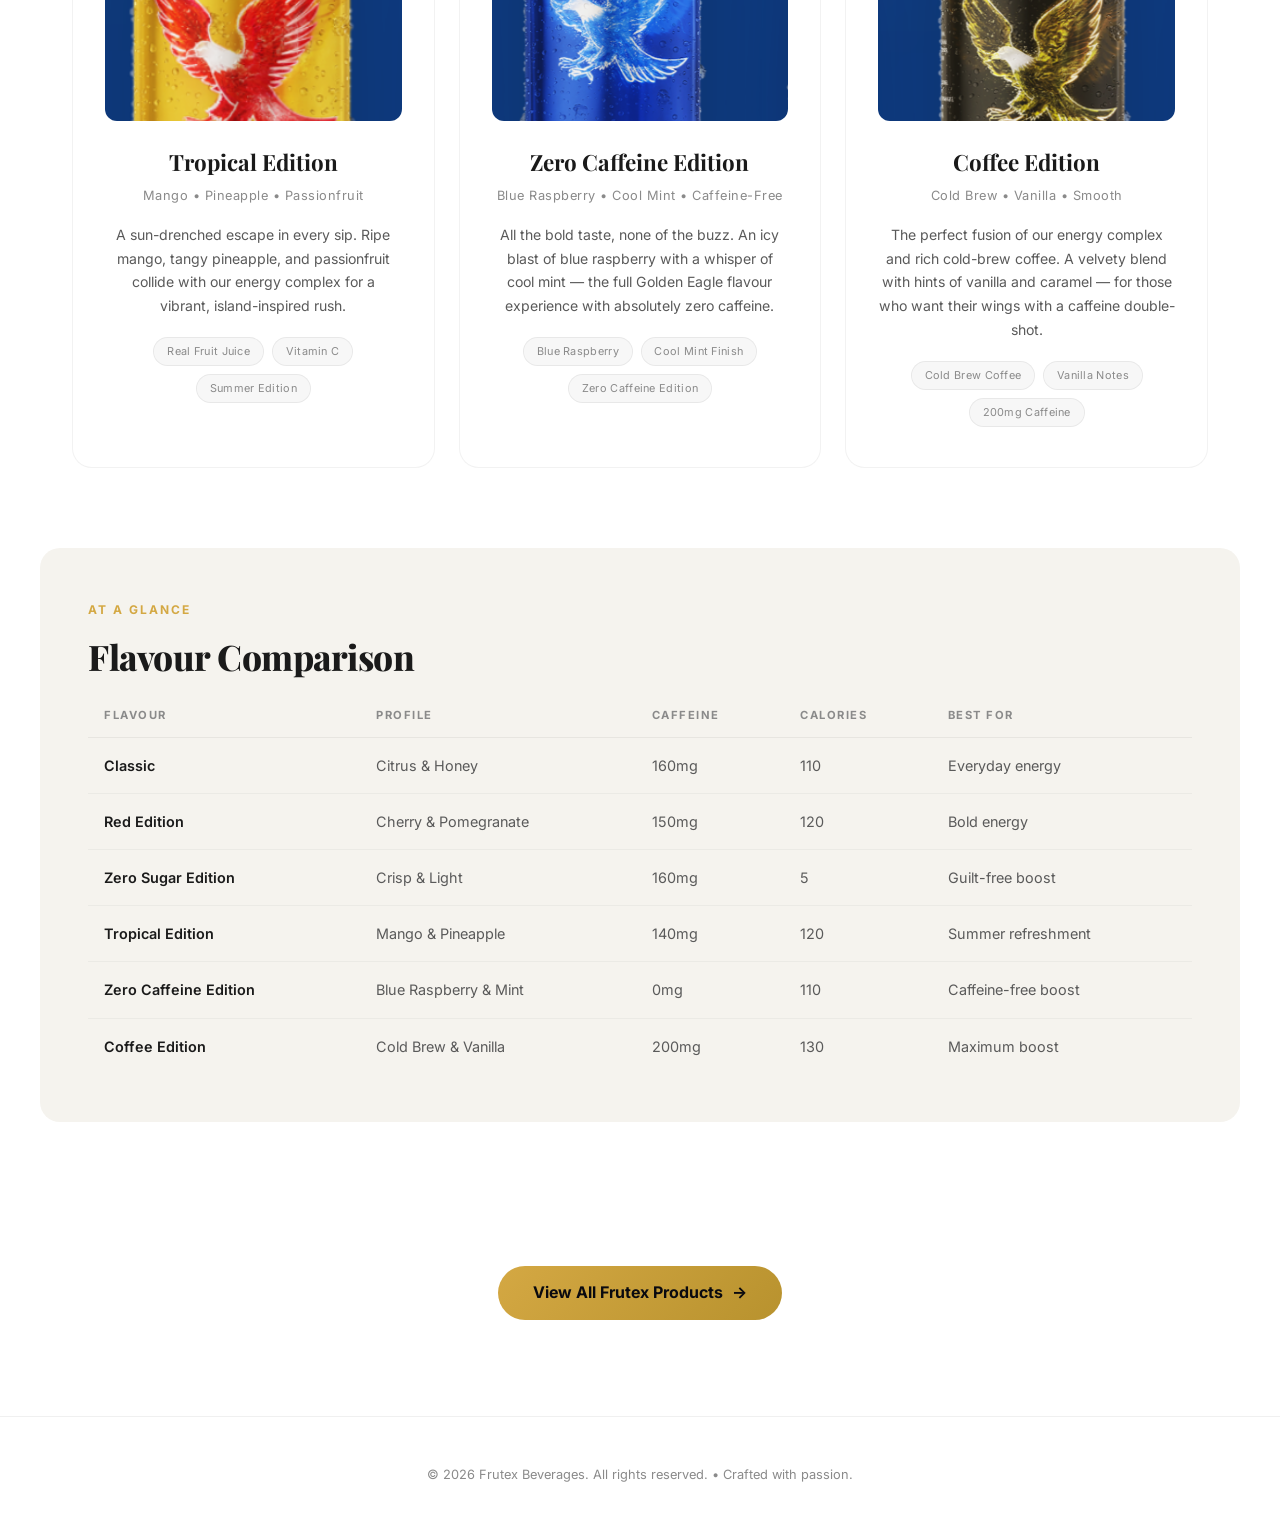
==== commit 0cee062b: "Recommendation chatbot added to all pages" ====
--- a/golden-eagle.html
+++ b/golden-eagle.html
@@ -587,5 +587,6 @@
     &copy; 2026 Frutex Beverages. All rights reserved. &#8226; Crafted with passion.
   </footer>
 
+<script src="chatbot.js"></script>
 </body>
 </html>
